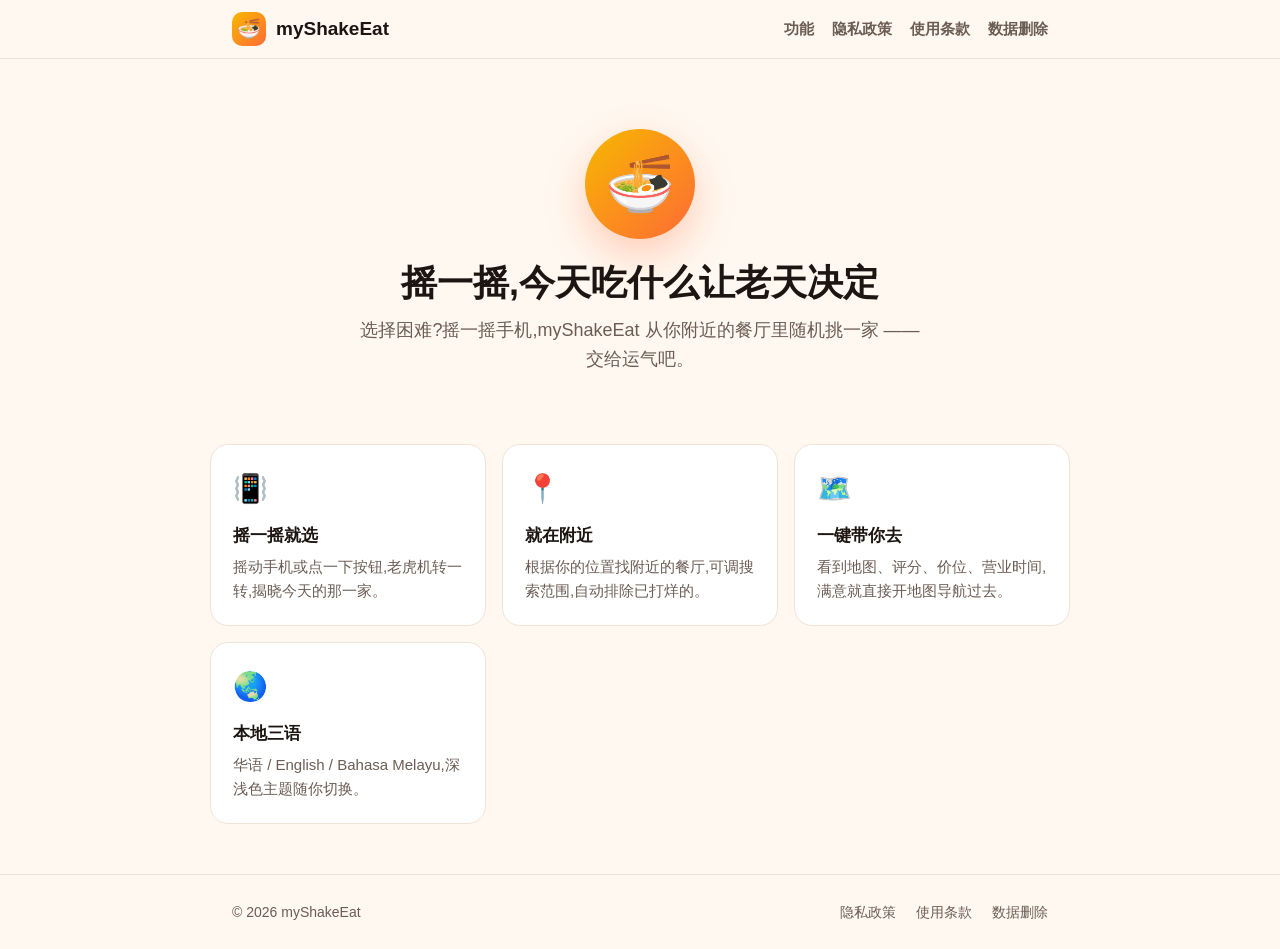
==== index.html @ 425925c9 "myShakeEat 官网 + 法务页 + Android App Links - 落地页/隐私/条款/删数据 四页法务内容 - .well-known/assetlinks.json 绑定 com." ====
<!DOCTYPE html>
<html lang="zh">
<head>
<meta charset="UTF-8">
<title>myShakeEat — 摇一摇,今天吃什么让老天决定</title>
<meta name="viewport" content="width=device-width, initial-scale=1">
<meta name="description" content="选择困难?摇一摇手机,myShakeEat 帮你从附近的餐厅里随机选一家。">
<link rel="stylesheet" href="assets/site.css">
</head>
<body>

<header>
  <div class="wrap">
    <nav>
      <a class="brand" href="index.html">
        <span class="logo">🍜</span>
        myShakeEat
      </a>
      <div class="nav-links">
        <a href="index.html#features">功能</a>
        <a href="privacy.html">隐私政策</a>
        <a href="terms.html">使用条款</a>
        <a href="data-deletion.html">数据删除</a>
      </div>
    </nav>
  </div>
</header>

<main>
  <section class="wrap hero">
    <div class="bowl">🍜</div>
    <h1>摇一摇,今天吃什么让老天决定</h1>
    <p>选择困难?摇一摇手机,myShakeEat 从你附近的餐厅里随机挑一家 —— 交给运气吧。</p>
  </section>

  <section class="wrap features" id="features">
    <div class="feature">
      <div class="icon">📳</div>
      <h3>摇一摇就选</h3>
      <p>摇动手机或点一下按钮,老虎机转一转,揭晓今天的那一家。</p>
    </div>
    <div class="feature">
      <div class="icon">📍</div>
      <h3>就在附近</h3>
      <p>根据你的位置找附近的餐厅,可调搜索范围,自动排除已打烊的。</p>
    </div>
    <div class="feature">
      <div class="icon">🗺️</div>
      <h3>一键带你去</h3>
      <p>看到地图、评分、价位、营业时间,满意就直接开地图导航过去。</p>
    </div>
    <div class="feature">
      <div class="icon">🌏</div>
      <h3>本地三语</h3>
      <p>华语 / English / Bahasa Melayu,深浅色主题随你切换。</p>
    </div>
  </section>
</main>

<footer>
  <div class="wrap">
    <span>© 2026 myShakeEat</span>
    <span>
      <a href="privacy.html">隐私政策</a>
      <a href="terms.html">使用条款</a>
      <a href="data-deletion.html">数据删除</a>
    </span>
  </div>
</footer>

</body>
</html>
---- assets/site.css ----
:root {
  --orange: #ff6b35;
  --amber: #f7b801;
  --ink: #1c1512;
  --muted: #6b5d54;
  --bg: #fff8f0;
  --card: #ffffff;
  --line: #f0e3d6;
  --radius: 18px;
}

* { box-sizing: border-box; }

html { scroll-behavior: smooth; }

body {
  margin: 0;
  font-family: -apple-system, BlinkMacSystemFont, "Segoe UI", Roboto,
    "Helvetica Neue", Arial, "PingFang SC", "Microsoft YaHei", sans-serif;
  color: var(--ink);
  background: var(--bg);
  line-height: 1.6;
}

.wrap { width: 100%; max-width: 860px; margin: 0 auto; padding: 0 22px; }

/* Header */
header {
  position: sticky;
  top: 0;
  z-index: 10;
  background: rgba(255, 248, 240, 0.9);
  backdrop-filter: blur(10px);
  border-bottom: 1px solid var(--line);
}
nav {
  display: flex;
  align-items: center;
  justify-content: space-between;
  gap: 16px;
  flex-wrap: wrap;
  padding: 12px 0;
}
.brand {
  display: flex;
  align-items: center;
  gap: 10px;
  font-weight: 800;
  font-size: 19px;
  color: var(--ink);
  text-decoration: none;
}
.brand .logo {
  width: 34px;
  height: 34px;
  border-radius: 10px;
  background: linear-gradient(135deg, var(--amber), var(--orange));
  display: grid;
  place-items: center;
  font-size: 19px;
}
.nav-links { display: flex; gap: 18px; flex-wrap: wrap; }
.nav-links a {
  color: var(--muted);
  text-decoration: none;
  font-size: 15px;
  font-weight: 600;
}
.nav-links a:hover { color: var(--orange); }

/* Hero */
.hero { text-align: center; padding: 70px 0 40px; }
.hero .bowl {
  width: 110px;
  height: 110px;
  margin: 0 auto 22px;
  border-radius: 50%;
  background: linear-gradient(135deg, var(--amber), var(--orange));
  display: grid;
  place-items: center;
  font-size: 56px;
  box-shadow: 0 16px 40px rgba(255, 107, 53, 0.3);
}
.hero h1 { font-size: 36px; margin: 0 0 12px; line-height: 1.2; }
.hero p { font-size: 18px; color: var(--muted); max-width: 560px; margin: 0 auto; }

/* Feature cards */
.features {
  display: grid;
  grid-template-columns: repeat(auto-fit, minmax(230px, 1fr));
  gap: 16px;
  padding: 30px 0 50px;
}
.feature {
  background: var(--card);
  border: 1px solid var(--line);
  border-radius: var(--radius);
  padding: 22px;
}
.feature .icon { font-size: 28px; }
.feature h3 { margin: 10px 0 6px; font-size: 17px; }
.feature p { margin: 0; color: var(--muted); font-size: 15px; }

/* Legal pages */
.legal-page { padding: 40px 0 80px; }
.legal-page h1 { font-size: 30px; margin-bottom: 6px; }
.legal-page h2 { font-size: 20px; margin-top: 34px; }
.legal-page .updated { color: var(--muted); font-size: 14px; margin-top: 0; }
.legal-page a { color: var(--orange); }
.legal-page ul { padding-left: 20px; }
.legal-page li { margin: 6px 0; }

/* Footer */
footer {
  border-top: 1px solid var(--line);
  padding: 26px 0;
  color: var(--muted);
  font-size: 14px;
}
footer .wrap { display: flex; justify-content: space-between; flex-wrap: wrap; gap: 10px; }
footer a { color: var(--muted); text-decoration: none; margin-left: 16px; }
footer a:hover { color: var(--orange); }

@media (max-width: 560px) {
  .hero h1 { font-size: 28px; }
  .nav-links { gap: 12px; }
}
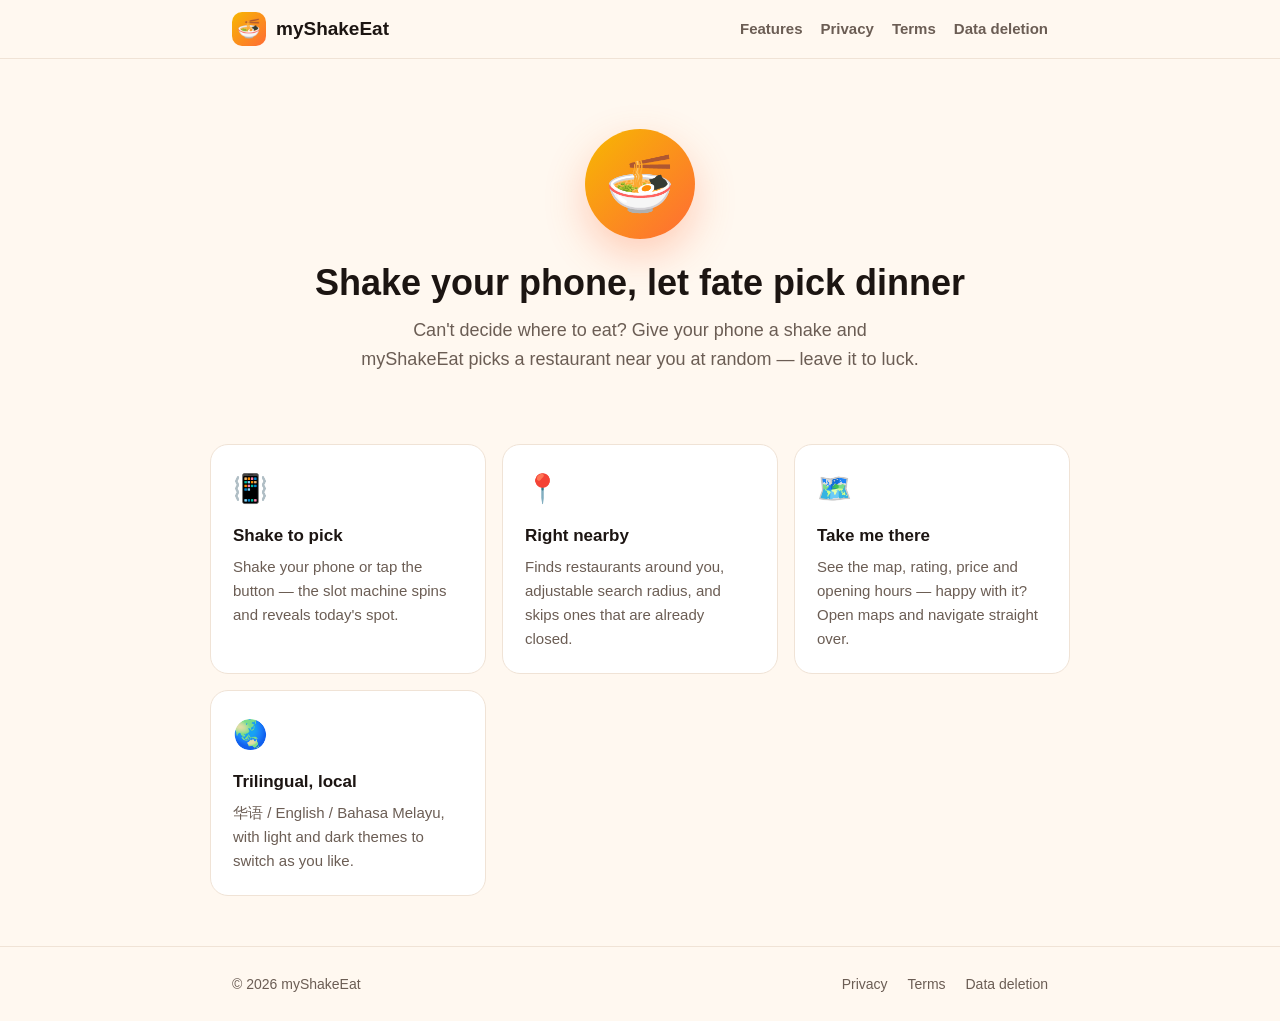
==== commit f260360b: "法务页/落地页改英文;assetlinks 加 upload keystore SHA-256 - index/privacy/terms/data-deletion/open 全部改英文(Play " ====
--- a/index.html
+++ b/index.html
@@ -1,10 +1,10 @@
 <!DOCTYPE html>
-<html lang="zh">
+<html lang="en">
 <head>
 <meta charset="UTF-8">
-<title>myShakeEat — 摇一摇,今天吃什么让老天决定</title>
+<title>myShakeEat — Shake to decide what to eat</title>
 <meta name="viewport" content="width=device-width, initial-scale=1">
-<meta name="description" content="选择困难?摇一摇手机,myShakeEat 帮你从附近的餐厅里随机选一家。">
+<meta name="description" content="Can't decide where to eat? Shake your phone and myShakeEat picks a restaurant near you at random.">
 <link rel="stylesheet" href="assets/site.css">
 </head>
 <body>
@@ -17,10 +17,10 @@
         myShakeEat
       </a>
       <div class="nav-links">
-        <a href="index.html#features">功能</a>
-        <a href="privacy.html">隐私政策</a>
-        <a href="terms.html">使用条款</a>
-        <a href="data-deletion.html">数据删除</a>
+        <a href="index.html#features">Features</a>
+        <a href="privacy.html">Privacy</a>
+        <a href="terms.html">Terms</a>
+        <a href="data-deletion.html">Data deletion</a>
       </div>
     </nav>
   </div>
@@ -29,30 +29,30 @@
 <main>
   <section class="wrap hero">
     <div class="bowl">🍜</div>
-    <h1>摇一摇,今天吃什么让老天决定</h1>
-    <p>选择困难?摇一摇手机,myShakeEat 从你附近的餐厅里随机挑一家 —— 交给运气吧。</p>
+    <h1>Shake your phone, let fate pick dinner</h1>
+    <p>Can't decide where to eat? Give your phone a shake and myShakeEat picks a restaurant near you at random — leave it to luck.</p>
   </section>
 
   <section class="wrap features" id="features">
     <div class="feature">
       <div class="icon">📳</div>
-      <h3>摇一摇就选</h3>
-      <p>摇动手机或点一下按钮,老虎机转一转,揭晓今天的那一家。</p>
+      <h3>Shake to pick</h3>
+      <p>Shake your phone or tap the button — the slot machine spins and reveals today's spot.</p>
     </div>
     <div class="feature">
       <div class="icon">📍</div>
-      <h3>就在附近</h3>
-      <p>根据你的位置找附近的餐厅,可调搜索范围,自动排除已打烊的。</p>
+      <h3>Right nearby</h3>
+      <p>Finds restaurants around you, adjustable search radius, and skips ones that are already closed.</p>
     </div>
     <div class="feature">
       <div class="icon">🗺️</div>
-      <h3>一键带你去</h3>
-      <p>看到地图、评分、价位、营业时间,满意就直接开地图导航过去。</p>
+      <h3>Take me there</h3>
+      <p>See the map, rating, price and opening hours — happy with it? Open maps and navigate straight over.</p>
     </div>
     <div class="feature">
       <div class="icon">🌏</div>
-      <h3>本地三语</h3>
-      <p>华语 / English / Bahasa Melayu,深浅色主题随你切换。</p>
+      <h3>Trilingual, local</h3>
+      <p>华语 / English / Bahasa Melayu, with light and dark themes to switch as you like.</p>
     </div>
   </section>
 </main>
@@ -61,9 +61,9 @@
   <div class="wrap">
     <span>© 2026 myShakeEat</span>
     <span>
-      <a href="privacy.html">隐私政策</a>
-      <a href="terms.html">使用条款</a>
-      <a href="data-deletion.html">数据删除</a>
+      <a href="privacy.html">Privacy</a>
+      <a href="terms.html">Terms</a>
+      <a href="data-deletion.html">Data deletion</a>
     </span>
   </div>
 </footer>
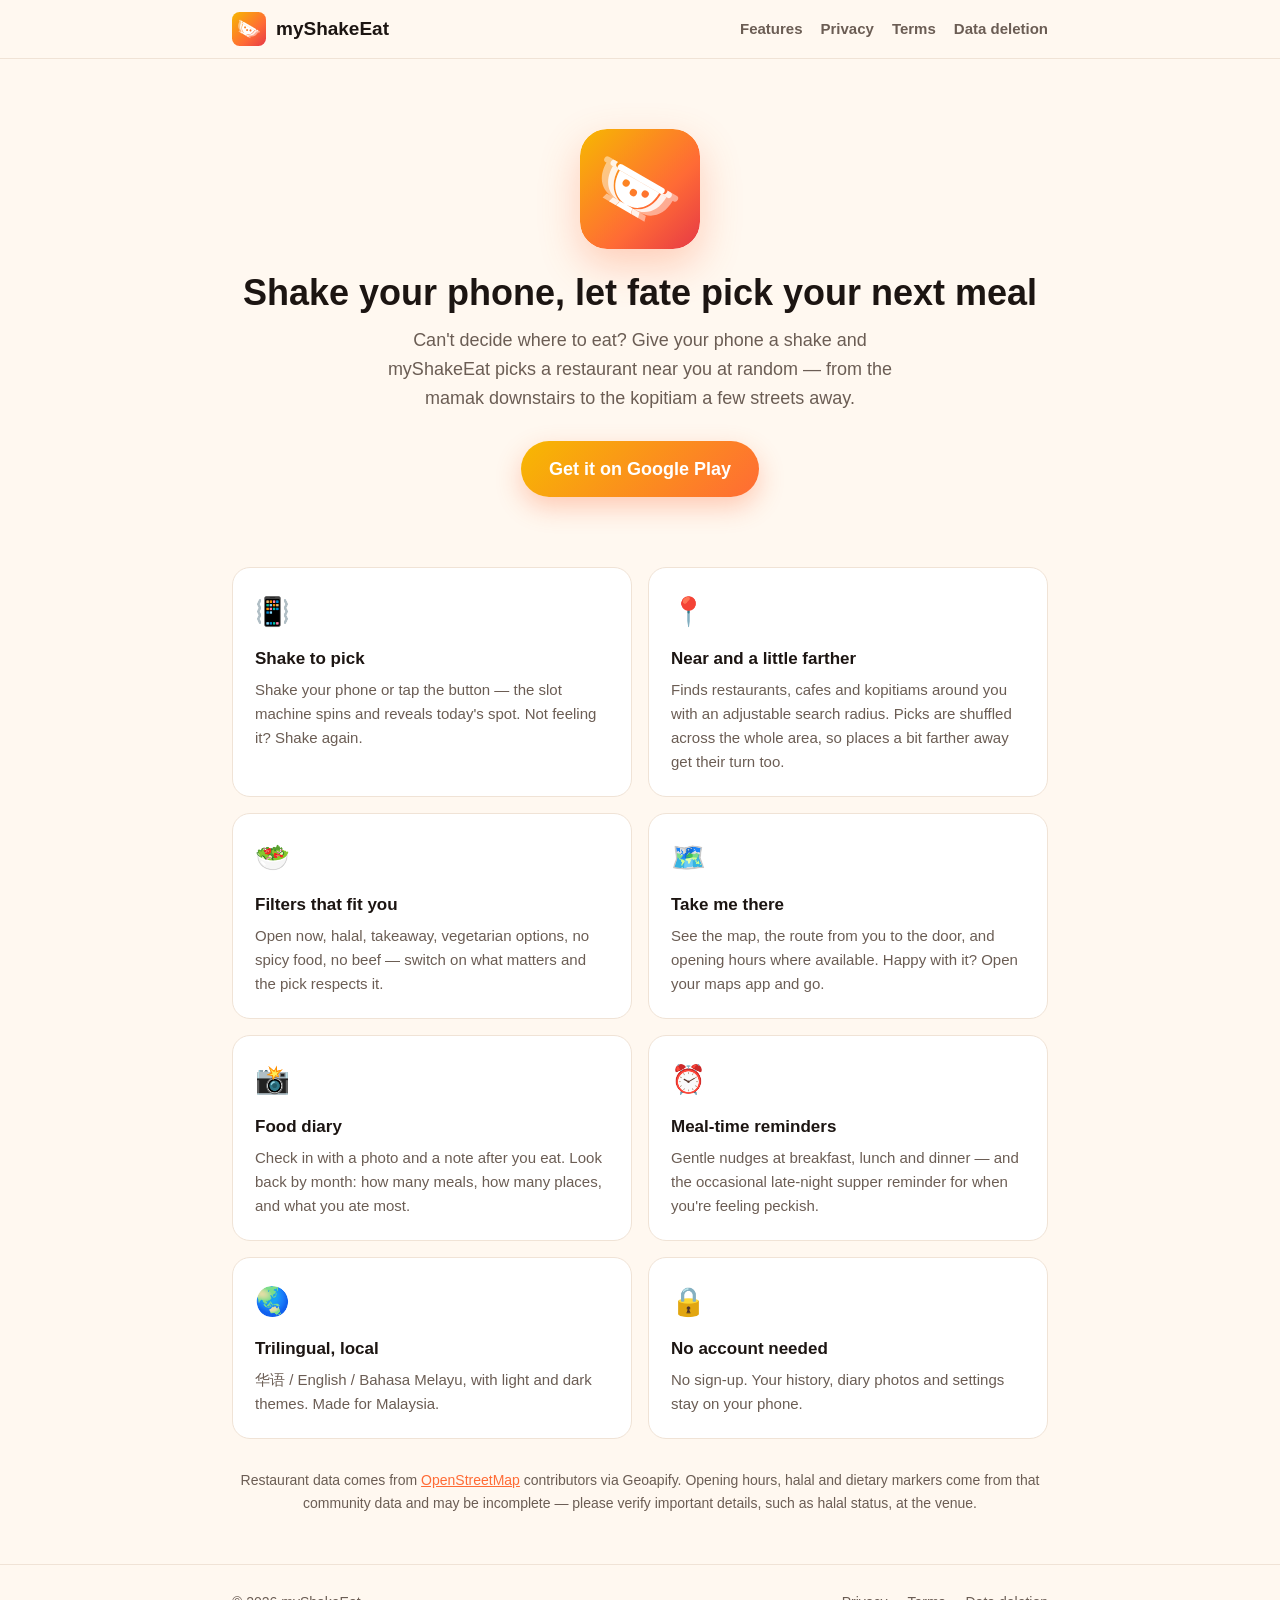
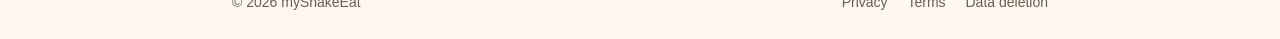
==== commit 389291c8: "官网按 app 1.0.3 更新:新功能介绍、换用 app 图标作 logo/favicon、法务页改为 Geoapify 数据源 - 落地页:筛选(营业中/清真/外带/素食/不辣/不吃牛)、美食日记" ====
--- a/index.html
+++ b/index.html
@@ -4,7 +4,14 @@
 <meta charset="UTF-8">
 <title>myShakeEat — Shake to decide what to eat</title>
 <meta name="viewport" content="width=device-width, initial-scale=1">
-<meta name="description" content="Can't decide where to eat? Shake your phone and myShakeEat picks a restaurant near you at random.">
+<meta name="description" content="Can't decide where to eat? Shake your phone and myShakeEat picks a restaurant near you at random. Filters for halal, vegetarian, no beef and more, plus a food diary and meal-time reminders.">
+<meta property="og:title" content="myShakeEat — Shake to decide what to eat">
+<meta property="og:description" content="Shake your phone and let luck pick a restaurant near you.">
+<meta property="og:image" content="https://myshakeeat.vercel.app/assets/logo/favicon-512.png">
+<meta name="theme-color" content="#ff6b35">
+<link rel="icon" href="favicon.ico" sizes="any">
+<link rel="icon" href="assets/logo/logo.svg" type="image/svg+xml">
+<link rel="apple-touch-icon" href="assets/logo/apple-touch-icon.png">
 <link rel="stylesheet" href="assets/site.css">
 </head>
 <body>
@@ -13,7 +20,7 @@
   <div class="wrap">
     <nav>
       <a class="brand" href="index.html">
-        <span class="logo">🍜</span>
+        <img class="logo" src="assets/logo/logo.svg" alt="" width="34" height="34">
         myShakeEat
       </a>
       <div class="nav-links">
@@ -28,32 +35,59 @@
 
 <main>
   <section class="wrap hero">
-    <div class="bowl">🍜</div>
-    <h1>Shake your phone, let fate pick dinner</h1>
-    <p>Can't decide where to eat? Give your phone a shake and myShakeEat picks a restaurant near you at random — leave it to luck.</p>
+    <img class="hero-logo" src="assets/logo/logo.svg" alt="myShakeEat logo" width="120" height="120">
+    <h1>Shake your phone, let fate pick your next meal</h1>
+    <p>Can't decide where to eat? Give your phone a shake and myShakeEat picks a restaurant near you at random — from the mamak downstairs to the kopitiam a few streets away.</p>
+    <p class="cta">
+      <a class="btn" href="https://play.google.com/store/apps/details?id=com.shakeeat.my_shake_eat">Get it on Google Play</a>
+    </p>
   </section>
 
   <section class="wrap features" id="features">
     <div class="feature">
       <div class="icon">📳</div>
       <h3>Shake to pick</h3>
-      <p>Shake your phone or tap the button — the slot machine spins and reveals today's spot.</p>
+      <p>Shake your phone or tap the button — the slot machine spins and reveals today's spot. Not feeling it? Shake again.</p>
     </div>
     <div class="feature">
       <div class="icon">📍</div>
-      <h3>Right nearby</h3>
-      <p>Finds restaurants around you, adjustable search radius, and skips ones that are already closed.</p>
+      <h3>Near and a little farther</h3>
+      <p>Finds restaurants, cafes and kopitiams around you with an adjustable search radius. Picks are shuffled across the whole area, so places a bit farther away get their turn too.</p>
+    </div>
+    <div class="feature">
+      <div class="icon">🥗</div>
+      <h3>Filters that fit you</h3>
+      <p>Open now, halal, takeaway, vegetarian options, no spicy food, no beef — switch on what matters and the pick respects it.</p>
     </div>
     <div class="feature">
       <div class="icon">🗺️</div>
       <h3>Take me there</h3>
-      <p>See the map, rating, price and opening hours — happy with it? Open maps and navigate straight over.</p>
+      <p>See the map, the route from you to the door, and opening hours where available. Happy with it? Open your maps app and go.</p>
+    </div>
+    <div class="feature">
+      <div class="icon">📸</div>
+      <h3>Food diary</h3>
+      <p>Check in with a photo and a note after you eat. Look back by month: how many meals, how many places, and what you ate most.</p>
+    </div>
+    <div class="feature">
+      <div class="icon">⏰</div>
+      <h3>Meal-time reminders</h3>
+      <p>Gentle nudges at breakfast, lunch and dinner — and the occasional late-night supper reminder for when you're feeling peckish.</p>
     </div>
     <div class="feature">
       <div class="icon">🌏</div>
       <h3>Trilingual, local</h3>
-      <p>华语 / English / Bahasa Melayu, with light and dark themes to switch as you like.</p>
+      <p>华语 / English / Bahasa Melayu, with light and dark themes. Made for Malaysia.</p>
     </div>
+    <div class="feature">
+      <div class="icon">🔒</div>
+      <h3>No account needed</h3>
+      <p>No sign-up. Your history, diary photos and settings stay on your phone.</p>
+    </div>
+  </section>
+
+  <section class="wrap note">
+    <p>Restaurant data comes from <a href="https://www.openstreetmap.org/copyright" target="_blank" rel="noopener">OpenStreetMap</a> contributors via Geoapify. Opening hours, halal and dietary markers come from that community data and may be incomplete — please verify important details, such as halal status, at the venue.</p>
   </section>
 </main>
 
--- a/assets/site.css
+++ b/assets/site.css
@@ -53,11 +53,7 @@
 .brand .logo {
   width: 34px;
   height: 34px;
-  border-radius: 10px;
-  background: linear-gradient(135deg, var(--amber), var(--orange));
-  display: grid;
-  place-items: center;
-  font-size: 19px;
+  display: block;
 }
 .nav-links { display: flex; gap: 18px; flex-wrap: wrap; }
 .nav-links a {
@@ -69,27 +65,43 @@
 .nav-links a:hover { color: var(--orange); }
 
 /* Hero */
-.hero { text-align: center; padding: 70px 0 40px; }
-.hero .bowl {
-  width: 110px;
-  height: 110px;
+.hero { text-align: center; padding-top: 70px; padding-bottom: 40px; }
+.hero h1 { font-size: 36px; margin: 0 0 12px; line-height: 1.2; }
+.hero p { font-size: 18px; color: var(--muted); max-width: 560px; margin: 0 auto; }
+
+/* App logo (same artwork as the app icon) */
+.hero-logo {
+  display: block;
+  width: 120px;
+  height: 120px;
   margin: 0 auto 22px;
-  border-radius: 50%;
-  background: linear-gradient(135deg, var(--amber), var(--orange));
-  display: grid;
-  place-items: center;
-  font-size: 56px;
+  border-radius: 27px;
   box-shadow: 0 16px 40px rgba(255, 107, 53, 0.3);
 }
-.hero h1 { font-size: 36px; margin: 0 0 12px; line-height: 1.2; }
-.hero p { font-size: 18px; color: var(--muted); max-width: 560px; margin: 0 auto; }
+.hero .cta { margin-top: 28px; }
+.btn {
+  display: inline-block;
+  background: linear-gradient(135deg, var(--amber), var(--orange));
+  color: #fff;
+  font-weight: 800;
+  padding: 14px 28px;
+  border-radius: 30px;
+  text-decoration: none;
+  box-shadow: 0 10px 26px rgba(255, 107, 53, 0.32);
+}
+.btn:hover { filter: brightness(1.05); }
+
+.note { padding-bottom: 50px; }
+.note p { color: var(--muted); font-size: 14px; margin: 0; text-align: center; }
+.note a { color: var(--orange); }
 
 /* Feature cards */
 .features {
   display: grid;
-  grid-template-columns: repeat(auto-fit, minmax(230px, 1fr));
+  grid-template-columns: repeat(auto-fit, minmax(min(300px, 100%), 1fr));
   gap: 16px;
-  padding: 30px 0 50px;
+  padding-top: 30px;
+  padding-bottom: 30px;
 }
 .feature {
   background: var(--card);
@@ -102,7 +114,7 @@
 .feature p { margin: 0; color: var(--muted); font-size: 15px; }
 
 /* Legal pages */
-.legal-page { padding: 40px 0 80px; }
+.legal-page { padding-top: 40px; padding-bottom: 80px; }
 .legal-page h1 { font-size: 30px; margin-bottom: 6px; }
 .legal-page h2 { font-size: 20px; margin-top: 34px; }
 .legal-page .updated { color: var(--muted); font-size: 14px; margin-top: 0; }
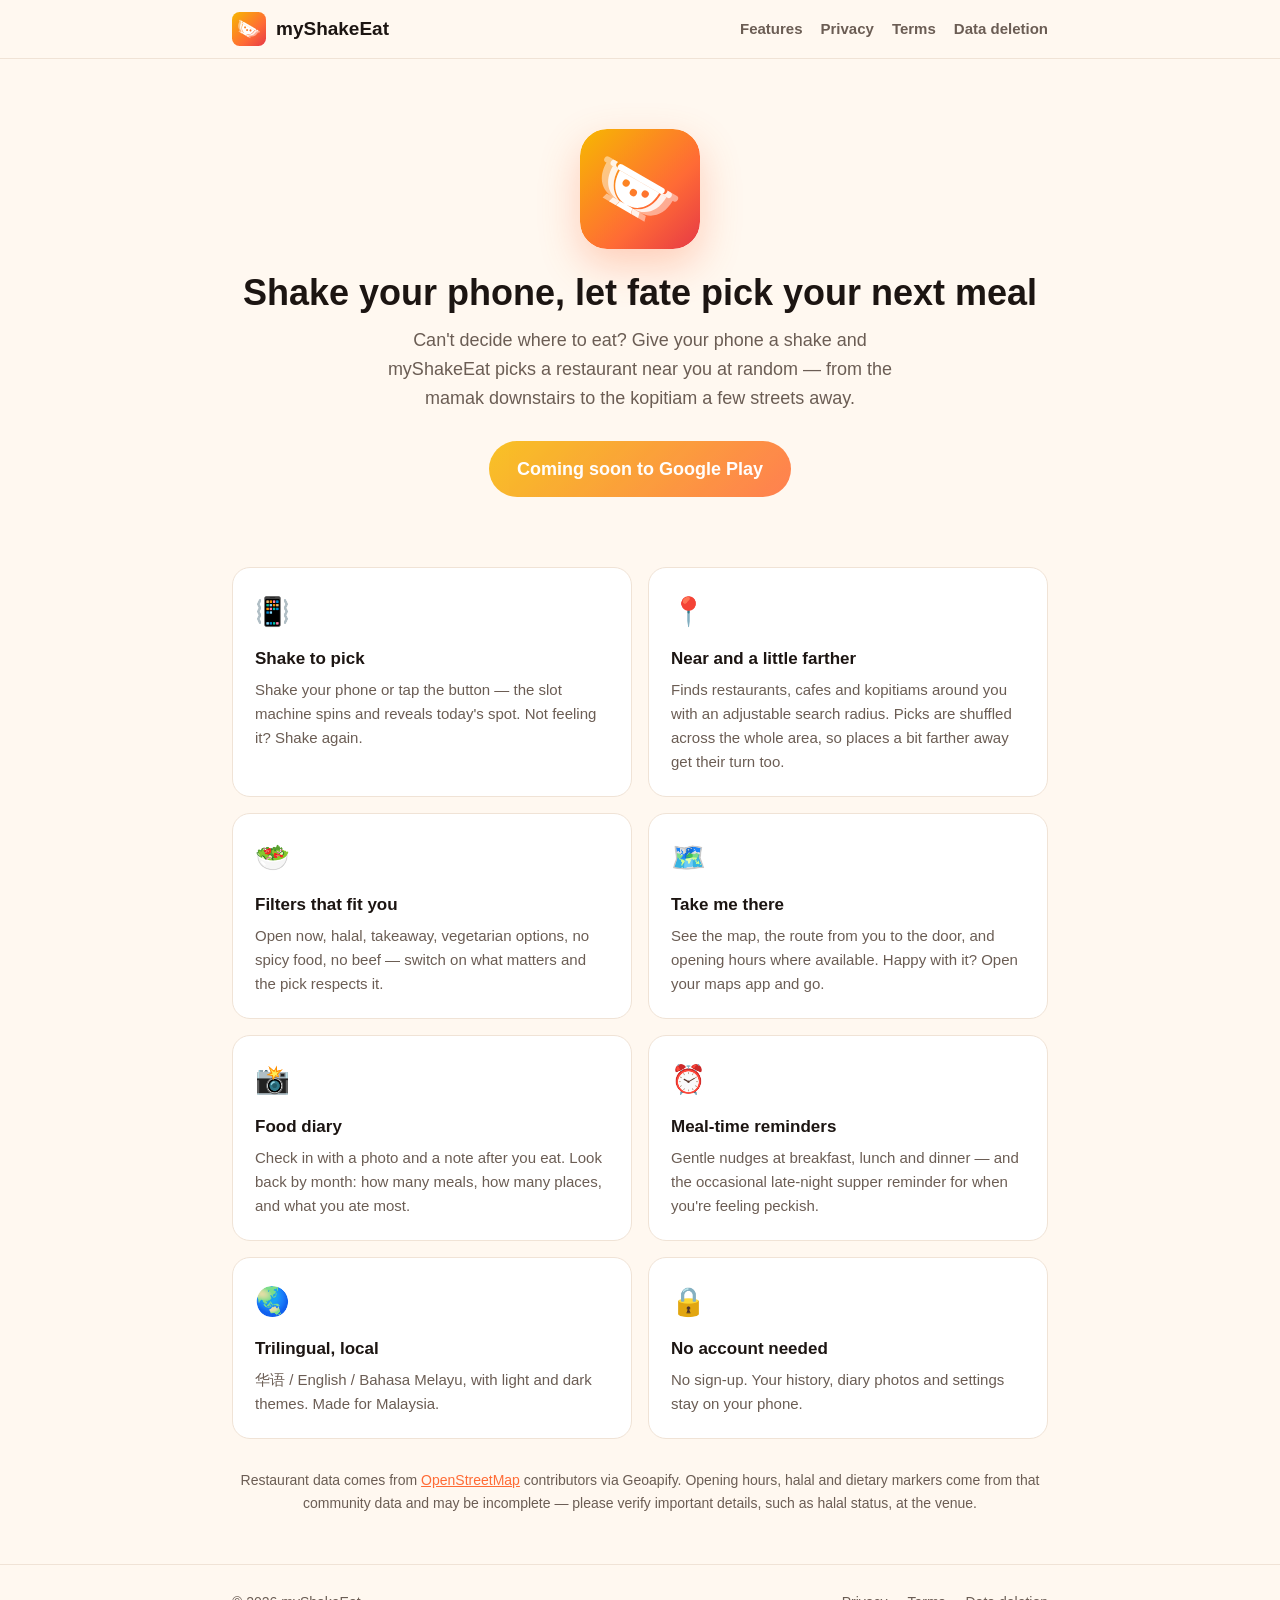
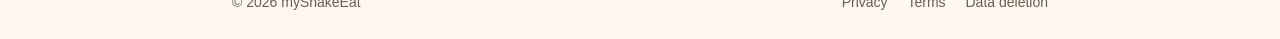
==== commit 14274a67: "Google Play 按钮改为 Coming soon(未上架,不再链接) Co-Authored-By: Claude Opus 5.5 <noreply@anthropic.com> Claud" ====
--- a/index.html
+++ b/index.html
@@ -39,7 +39,7 @@
     <h1>Shake your phone, let fate pick your next meal</h1>
     <p>Can't decide where to eat? Give your phone a shake and myShakeEat picks a restaurant near you at random — from the mamak downstairs to the kopitiam a few streets away.</p>
     <p class="cta">
-      <a class="btn" href="https://play.google.com/store/apps/details?id=com.shakeeat.my_shake_eat">Get it on Google Play</a>
+      <span class="btn btn-soon" aria-disabled="true">Coming soon to Google Play</span>
     </p>
   </section>
 
--- a/assets/site.css
+++ b/assets/site.css
@@ -90,6 +90,8 @@
   box-shadow: 0 10px 26px rgba(255, 107, 53, 0.32);
 }
 .btn:hover { filter: brightness(1.05); }
+.btn-soon { cursor: default; opacity: 0.85; box-shadow: none; }
+.btn-soon:hover { filter: none; }
 
 .note { padding-bottom: 50px; }
 .note p { color: var(--muted); font-size: 14px; margin: 0; text-align: center; }
